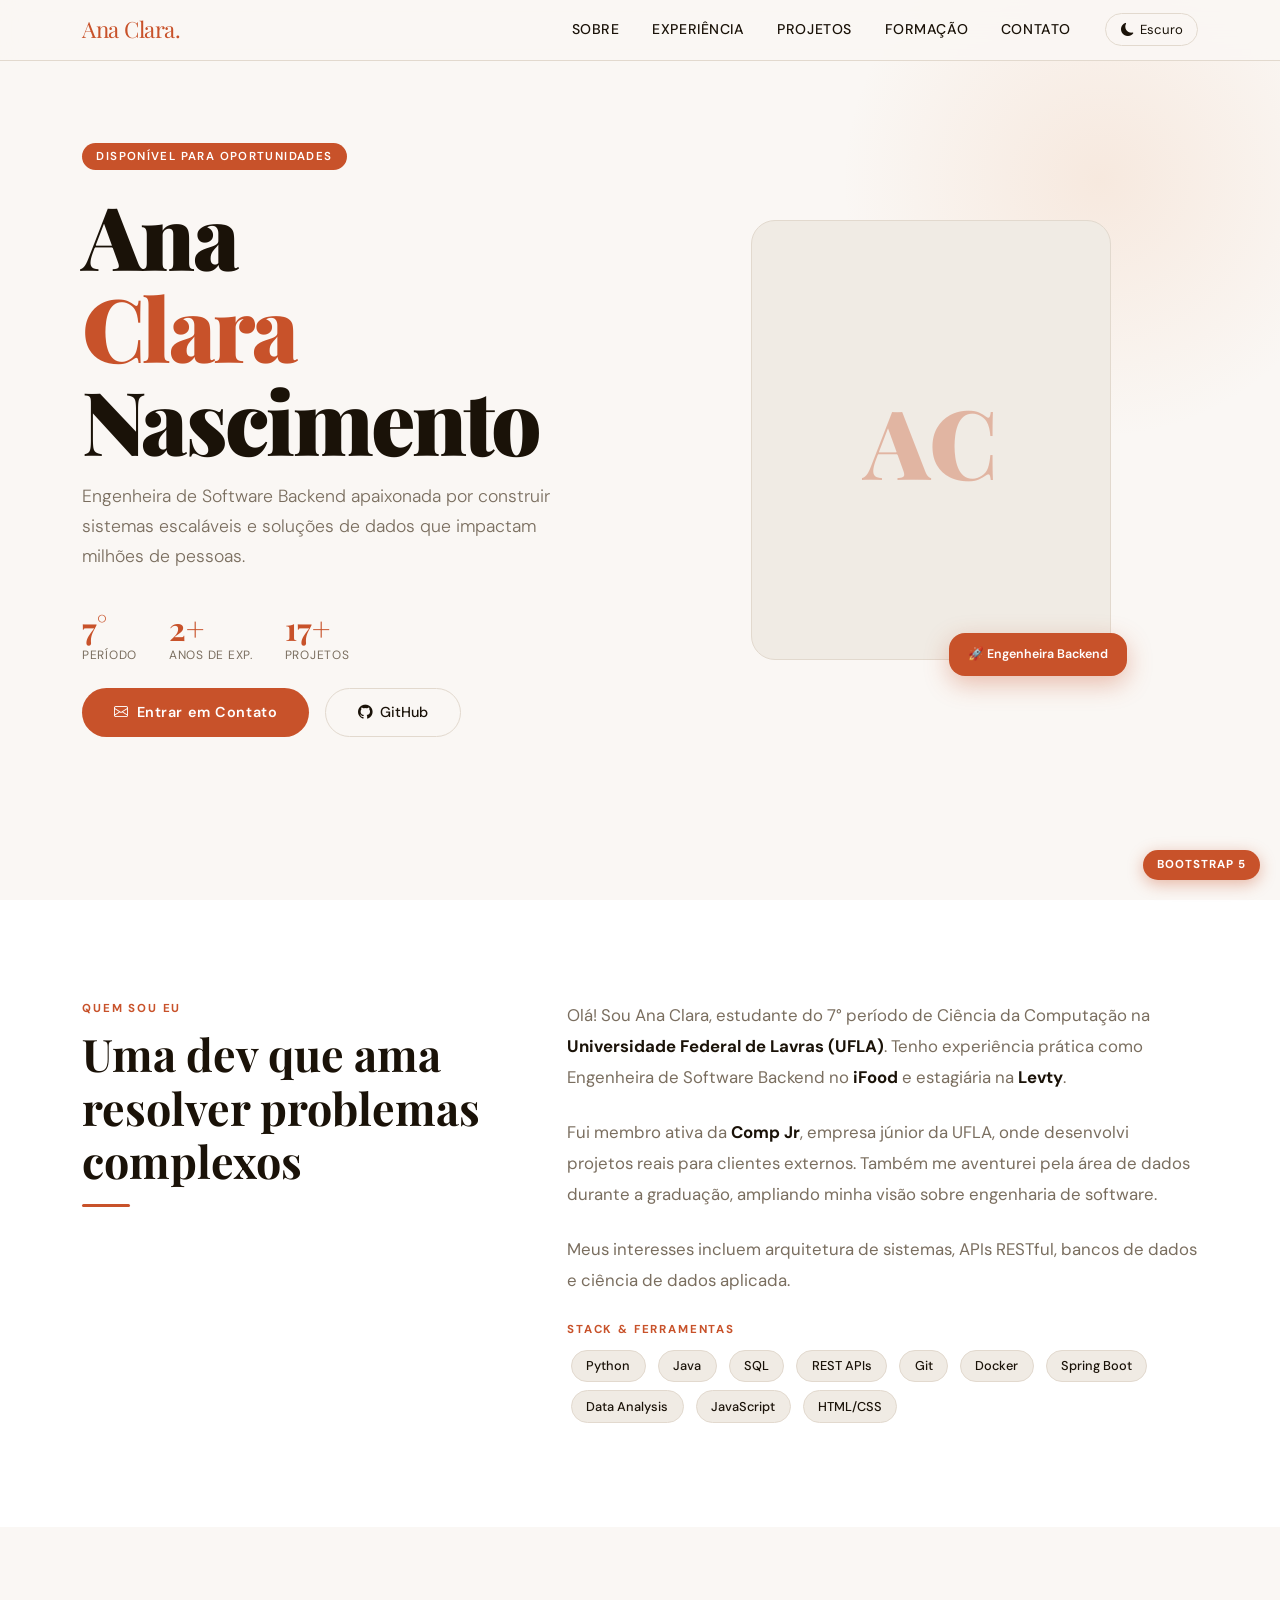
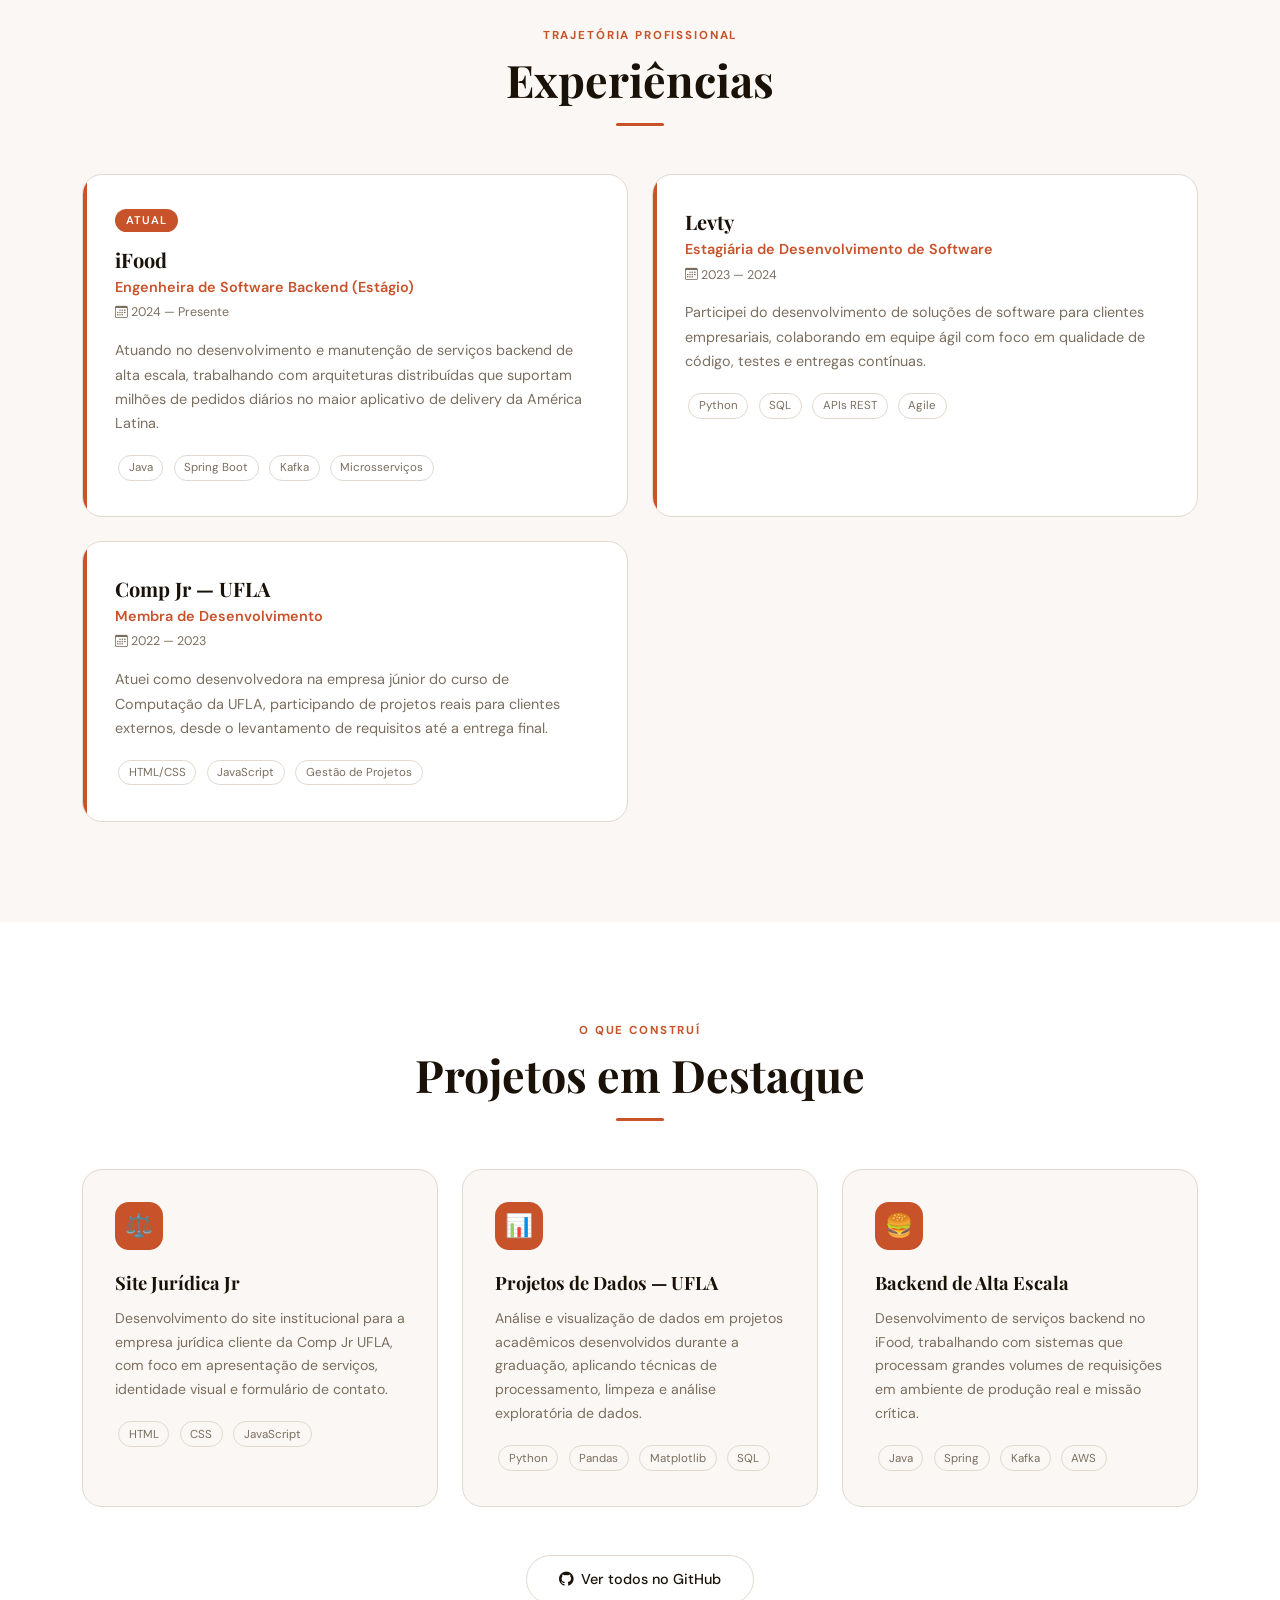
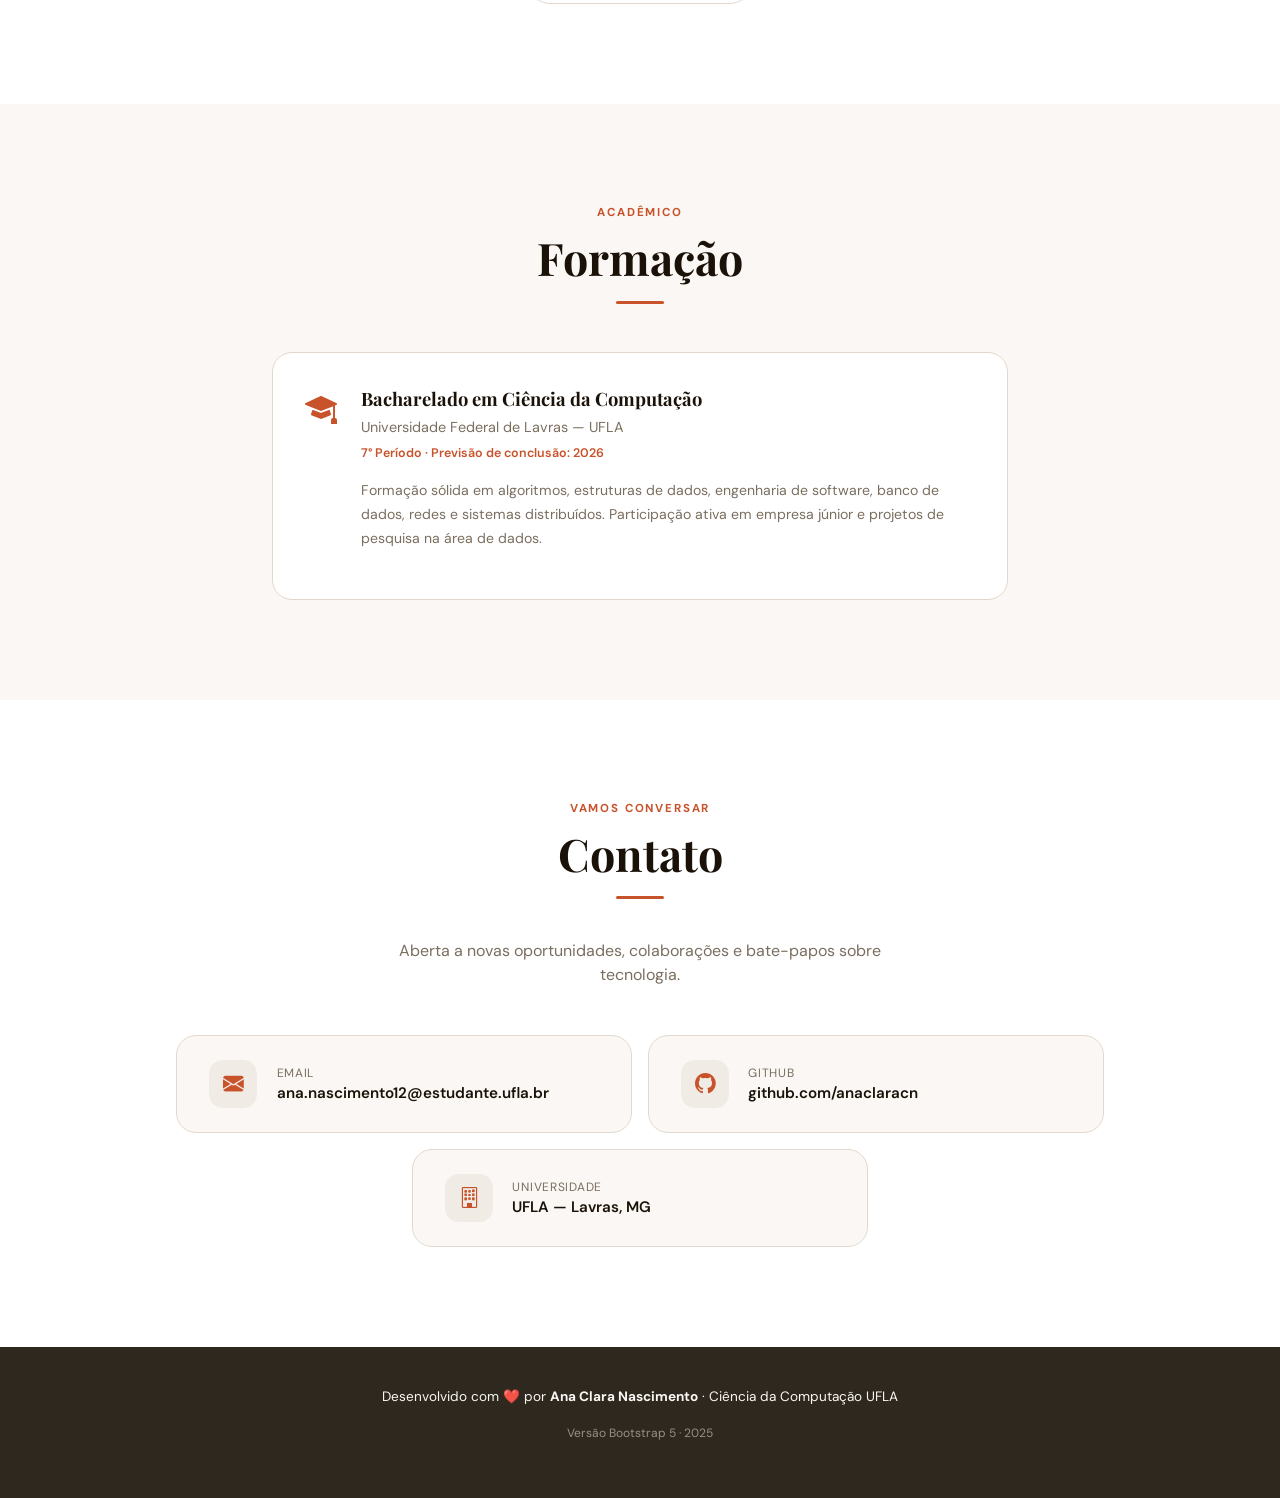
==== bootstrap-version/index.html @ f9c582e4 "portfolios" ====
<!DOCTYPE html>
<html lang="pt-BR" data-theme="light">
<head>
  <meta charset="UTF-8" />
  <meta name="viewport" content="width=device-width, initial-scale=1.0" />
  <title>Ana Clara | Engenheira de Software</title>
  <link href="https://cdn.jsdelivr.net/npm/bootstrap@5.3.3/dist/css/bootstrap.min.css" rel="stylesheet" />
  <link href="https://fonts.googleapis.com/css2?family=Playfair+Display:wght@700;900&family=DM+Sans:wght@300;400;500&display=swap" rel="stylesheet" />
  <link href="https://cdn.jsdelivr.net/npm/bootstrap-icons@1.11.3/font/bootstrap-icons.min.css" rel="stylesheet" />
  <link rel="stylesheet" href="style.css" />
</head>
<body>

<!-- NAVBAR -->
<nav class="navbar navbar-expand-lg fixed-top">
  <div class="container">
    <a class="navbar-brand" href="#">Ana Clara.</a>
    <button class="navbar-toggler border-0" type="button" data-bs-toggle="collapse" data-bs-target="#navMenu">
      <i class="bi bi-list fs-4" style="color:var(--text)"></i>
    </button>
    <div class="collapse navbar-collapse" id="navMenu">
      <ul class="navbar-nav ms-auto align-items-lg-center gap-lg-1">
        <li class="nav-item"><a class="nav-link" href="#sobre">Sobre</a></li>
        <li class="nav-item"><a class="nav-link" href="#experiencia">Experiência</a></li>
        <li class="nav-item"><a class="nav-link" href="#projetos">Projetos</a></li>
        <li class="nav-item"><a class="nav-link" href="#formacao">Formação</a></li>
        <li class="nav-item"><a class="nav-link" href="#contato">Contato</a></li>
        <li class="nav-item ms-lg-3">
          <button class="btn-theme" id="themeToggle">
            <i class="bi bi-moon-fill" id="themeIcon"></i>
            <span id="themeLabel">Escuro</span>
          </button>
        </li>
      </ul>
    </div>
  </div>
</nav>

<!-- HERO -->
<section id="hero">
  <div class="hero-deco"></div>
  <div class="container">
    <div class="row align-items-center g-5">
      <div class="col-lg-6 order-lg-1 order-2">
        <div class="hero-tag">Disponível para oportunidades</div>
        <h1 class="hero-name">Ana<br><span>Clara</span><br>Nascimento</h1>
        <p class="hero-sub">Engenheira de Software Backend apaixonada por construir sistemas escaláveis e soluções de dados que impactam milhões de pessoas.</p>
        <div class="hero-stats">
          <div>
            <div class="stat-num">7°</div>
            <div class="stat-label">Período</div>
          </div>
          <div>
            <div class="stat-num">2+</div>
            <div class="stat-label">Anos de Exp.</div>
          </div>
          <div>
            <div class="stat-num">17+</div>
            <div class="stat-label">Projetos</div>
          </div>
        </div>
        <div class="d-flex flex-wrap gap-3 mt-4">
          <a href="#contato" class="hero-cta"><i class="bi bi-envelope"></i> Entrar em Contato</a>
          <a href="https://github.com/anaclaracn" target="_blank" class="hero-outline-btn"><i class="bi bi-github"></i> GitHub</a>
        </div>
      </div>
      <div class="col-lg-6 order-lg-2 order-1 text-center">
        <div class="hero-photo-wrap d-inline-block">
          <div class="hero-photo-box">
            <span class="hero-initials">AC</span>
          </div>
          <div class="hero-badge">
            <div>🚀 Engenheira Backend</div>
          </div>
        </div>
      </div>
    </div>
  </div>
</section>

<!-- SOBRE -->
<section id="sobre">
  <div class="container">
    <div class="row g-5 align-items-start">
      <div class="col-lg-5 fade-in">
        <p class="section-label">Quem sou eu</p>
        <h2 class="section-title">Uma dev que ama resolver problemas complexos</h2>
        <div class="divider"></div>
      </div>
      <div class="col-lg-7 fade-in">
        <p class="about-text mb-4">Olá! Sou Ana Clara, estudante do 7° período de Ciência da Computação na <strong style="color:var(--text)">Universidade Federal de Lavras (UFLA)</strong>. Tenho experiência prática como Engenheira de Software Backend no <strong style="color:var(--text)">iFood</strong> e estagiária na <strong style="color:var(--text)">Levty</strong>.</p>
        <p class="about-text mb-4">Fui membro ativa da <strong style="color:var(--text)">Comp Jr</strong>, empresa júnior da UFLA, onde desenvolvi projetos reais para clientes externos. Também me aventurei pela área de dados durante a graduação, ampliando minha visão sobre engenharia de software.</p>
        <p class="about-text mb-4">Meus interesses incluem arquitetura de sistemas, APIs RESTful, bancos de dados e ciência de dados aplicada.</p>
        <div class="mt-4">
          <p class="section-label mb-2">Stack & Ferramentas</p>
          <div>
            <span class="skill-chip">Python</span>
            <span class="skill-chip">Java</span>
            <span class="skill-chip">SQL</span>
            <span class="skill-chip">REST APIs</span>
            <span class="skill-chip">Git</span>
            <span class="skill-chip">Docker</span>
            <span class="skill-chip">Spring Boot</span>
            <span class="skill-chip">Data Analysis</span>
            <span class="skill-chip">JavaScript</span>
            <span class="skill-chip">HTML/CSS</span>
          </div>
        </div>
      </div>
    </div>
  </div>
</section>

<!-- EXPERIÊNCIA -->
<section id="experiencia">
  <div class="container">
    <div class="text-center mb-5 fade-in">
      <p class="section-label">Trajetória profissional</p>
      <h2 class="section-title">Experiências</h2>
      <div class="divider mx-auto"></div>
    </div>
    <div class="row g-4">
      <div class="col-md-6 fade-in">
        <div class="exp-card">
          <span class="exp-badge">Atual</span>
          <div class="exp-company">iFood</div>
          <div class="exp-role">Engenheira de Software Backend (Estágio)</div>
          <div class="exp-period"><i class="bi bi-calendar3 me-1"></i>2024 — Presente</div>
          <p class="exp-desc">Atuando no desenvolvimento e manutenção de serviços backend de alta escala, trabalhando com arquiteturas distribuídas que suportam milhões de pedidos diários no maior aplicativo de delivery da América Latina.</p>
          <div class="mt-3">
            <span class="proj-tag">Java</span>
            <span class="proj-tag">Spring Boot</span>
            <span class="proj-tag">Kafka</span>
            <span class="proj-tag">Microsserviços</span>
          </div>
        </div>
      </div>
      <div class="col-md-6 fade-in">
        <div class="exp-card">
          <div class="exp-company">Levty</div>
          <div class="exp-role">Estagiária de Desenvolvimento de Software</div>
          <div class="exp-period"><i class="bi bi-calendar3 me-1"></i>2023 — 2024</div>
          <p class="exp-desc">Participei do desenvolvimento de soluções de software para clientes empresariais, colaborando em equipe ágil com foco em qualidade de código, testes e entregas contínuas.</p>
          <div class="mt-3">
            <span class="proj-tag">Python</span>
            <span class="proj-tag">SQL</span>
            <span class="proj-tag">APIs REST</span>
            <span class="proj-tag">Agile</span>
          </div>
        </div>
      </div>
      <div class="col-md-6 fade-in">
        <div class="exp-card">
          <div class="exp-company">Comp Jr — UFLA</div>
          <div class="exp-role">Membra de Desenvolvimento</div>
          <div class="exp-period"><i class="bi bi-calendar3 me-1"></i>2022 — 2023</div>
          <p class="exp-desc">Atuei como desenvolvedora na empresa júnior do curso de Computação da UFLA, participando de projetos reais para clientes externos, desde o levantamento de requisitos até a entrega final.</p>
          <div class="mt-3">
            <span class="proj-tag">HTML/CSS</span>
            <span class="proj-tag">JavaScript</span>
            <span class="proj-tag">Gestão de Projetos</span>
          </div>
        </div>
      </div>
    </div>
  </div>
</section>

<!-- PROJETOS -->
<section id="projetos">
  <div class="container">
    <div class="text-center mb-5 fade-in">
      <p class="section-label">O que construí</p>
      <h2 class="section-title">Projetos em Destaque</h2>
      <div class="divider mx-auto"></div>
    </div>
    <div class="row g-4">
      <div class="col-md-6 col-lg-4 fade-in">
        <div class="proj-card">
          <div class="proj-icon">⚖️</div>
          <div class="proj-title">Site Jurídica Jr</div>
          <p class="proj-desc">Desenvolvimento do site institucional para a empresa jurídica cliente da Comp Jr UFLA, com foco em apresentação de serviços, identidade visual e formulário de contato.</p>
          <div class="mt-3">
            <span class="proj-tag">HTML</span>
            <span class="proj-tag">CSS</span>
            <span class="proj-tag">JavaScript</span>
          </div>
        </div>
      </div>
      <div class="col-md-6 col-lg-4 fade-in">
        <div class="proj-card">
          <div class="proj-icon">📊</div>
          <div class="proj-title">Projetos de Dados — UFLA</div>
          <p class="proj-desc">Análise e visualização de dados em projetos acadêmicos desenvolvidos durante a graduação, aplicando técnicas de processamento, limpeza e análise exploratória de dados.</p>
          <div class="mt-3">
            <span class="proj-tag">Python</span>
            <span class="proj-tag">Pandas</span>
            <span class="proj-tag">Matplotlib</span>
            <span class="proj-tag">SQL</span>
          </div>
        </div>
      </div>
      <div class="col-md-6 col-lg-4 fade-in">
        <div class="proj-card">
          <div class="proj-icon">🍔</div>
          <div class="proj-title">Backend de Alta Escala</div>
          <p class="proj-desc">Desenvolvimento de serviços backend no iFood, trabalhando com sistemas que processam grandes volumes de requisições em ambiente de produção real e missão crítica.</p>
          <div class="mt-3">
            <span class="proj-tag">Java</span>
            <span class="proj-tag">Spring</span>
            <span class="proj-tag">Kafka</span>
            <span class="proj-tag">AWS</span>
          </div>
        </div>
      </div>
    </div>
    <div class="text-center mt-5 fade-in">
      <a href="https://github.com/anaclaracn" target="_blank" class="hero-outline-btn">
        <i class="bi bi-github"></i> Ver todos no GitHub
      </a>
    </div>
  </div>
</section>

<!-- FORMAÇÃO -->
<section id="formacao">
  <div class="container">
    <div class="text-center mb-5 fade-in">
      <p class="section-label">Acadêmico</p>
      <h2 class="section-title">Formação</h2>
      <div class="divider mx-auto"></div>
    </div>
    <div class="row justify-content-center">
      <div class="col-lg-8 fade-in">
        <div class="edu-card">
          <div class="edu-icon"><i class="bi bi-mortarboard-fill"></i></div>
          <div>
            <div class="edu-degree">Bacharelado em Ciência da Computação</div>
            <div class="edu-inst">Universidade Federal de Lavras — UFLA</div>
            <div class="edu-period">7° Período · Previsão de conclusão: 2026</div>
            <p class="mt-3" style="font-size:0.88rem; color:var(--muted); line-height:1.7">Formação sólida em algoritmos, estruturas de dados, engenharia de software, banco de dados, redes e sistemas distribuídos. Participação ativa em empresa júnior e projetos de pesquisa na área de dados.</p>
          </div>
        </div>
      </div>
    </div>
  </div>
</section>

<!-- CONTATO -->
<section id="contato">
  <div class="container">
    <div class="text-center mb-5 fade-in">
      <p class="section-label">Vamos conversar</p>
      <h2 class="section-title">Contato</h2>
      <div class="divider mx-auto"></div>
      <p style="color:var(--muted); max-width:500px; margin:0 auto">Aberta a novas oportunidades, colaborações e bate-papos sobre tecnologia.</p>
    </div>
    <div class="row g-3 justify-content-center">
      <div class="col-md-6 col-lg-5 fade-in">
        <a href="mailto:ana.nascimento12@estudante.ufla.br" class="contact-card">
          <div class="contact-icon"><i class="bi bi-envelope-fill"></i></div>
          <div>
            <div class="contact-label">Email</div>
            <div class="contact-value">ana.nascimento12@estudante.ufla.br</div>
          </div>
        </a>
      </div>
      <div class="col-md-6 col-lg-5 fade-in">
        <a href="https://github.com/anaclaracn" target="_blank" class="contact-card">
          <div class="contact-icon"><i class="bi bi-github"></i></div>
          <div>
            <div class="contact-label">GitHub</div>
            <div class="contact-value">github.com/anaclaracn</div>
          </div>
        </a>
      </div>
      <div class="col-md-6 col-lg-5 fade-in">
        <a href="https://ufla.br" target="_blank" class="contact-card">
          <div class="contact-icon"><i class="bi bi-building"></i></div>
          <div>
            <div class="contact-label">Universidade</div>
            <div class="contact-value">UFLA — Lavras, MG</div>
          </div>
        </a>
      </div>
    </div>
  </div>
</section>

<!-- FOOTER -->
<footer>
  <p>Desenvolvido com ❤️ por <strong>Ana Clara Nascimento</strong> · Ciência da Computação UFLA</p>
  <p class="mt-1" style="opacity:0.5; font-size:0.75rem">Versão Bootstrap 5 · 2025</p>
</footer>

<div class="fw-badge">Bootstrap 5</div>

<script src="https://cdn.jsdelivr.net/npm/bootstrap@5.3.3/dist/js/bootstrap.bundle.min.js"></script>
<script src="script.js"></script>
</body>
</html>
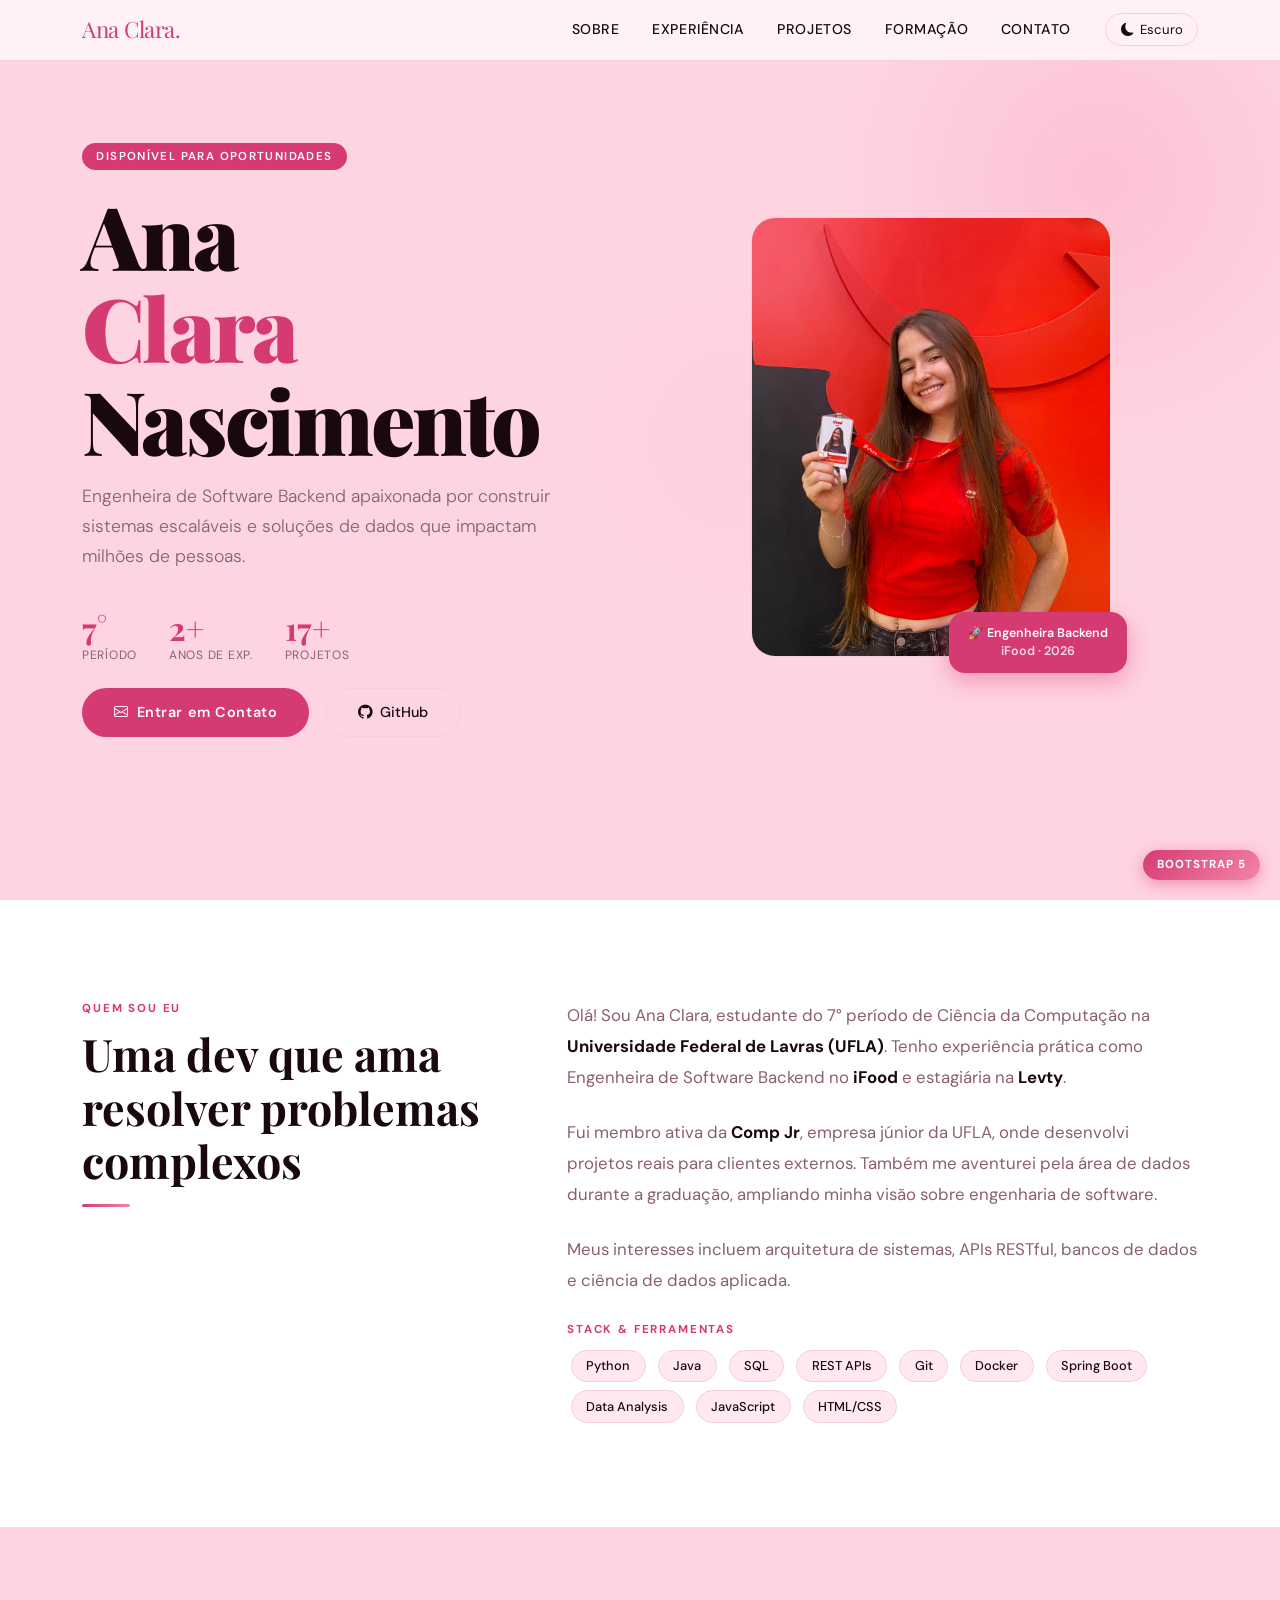
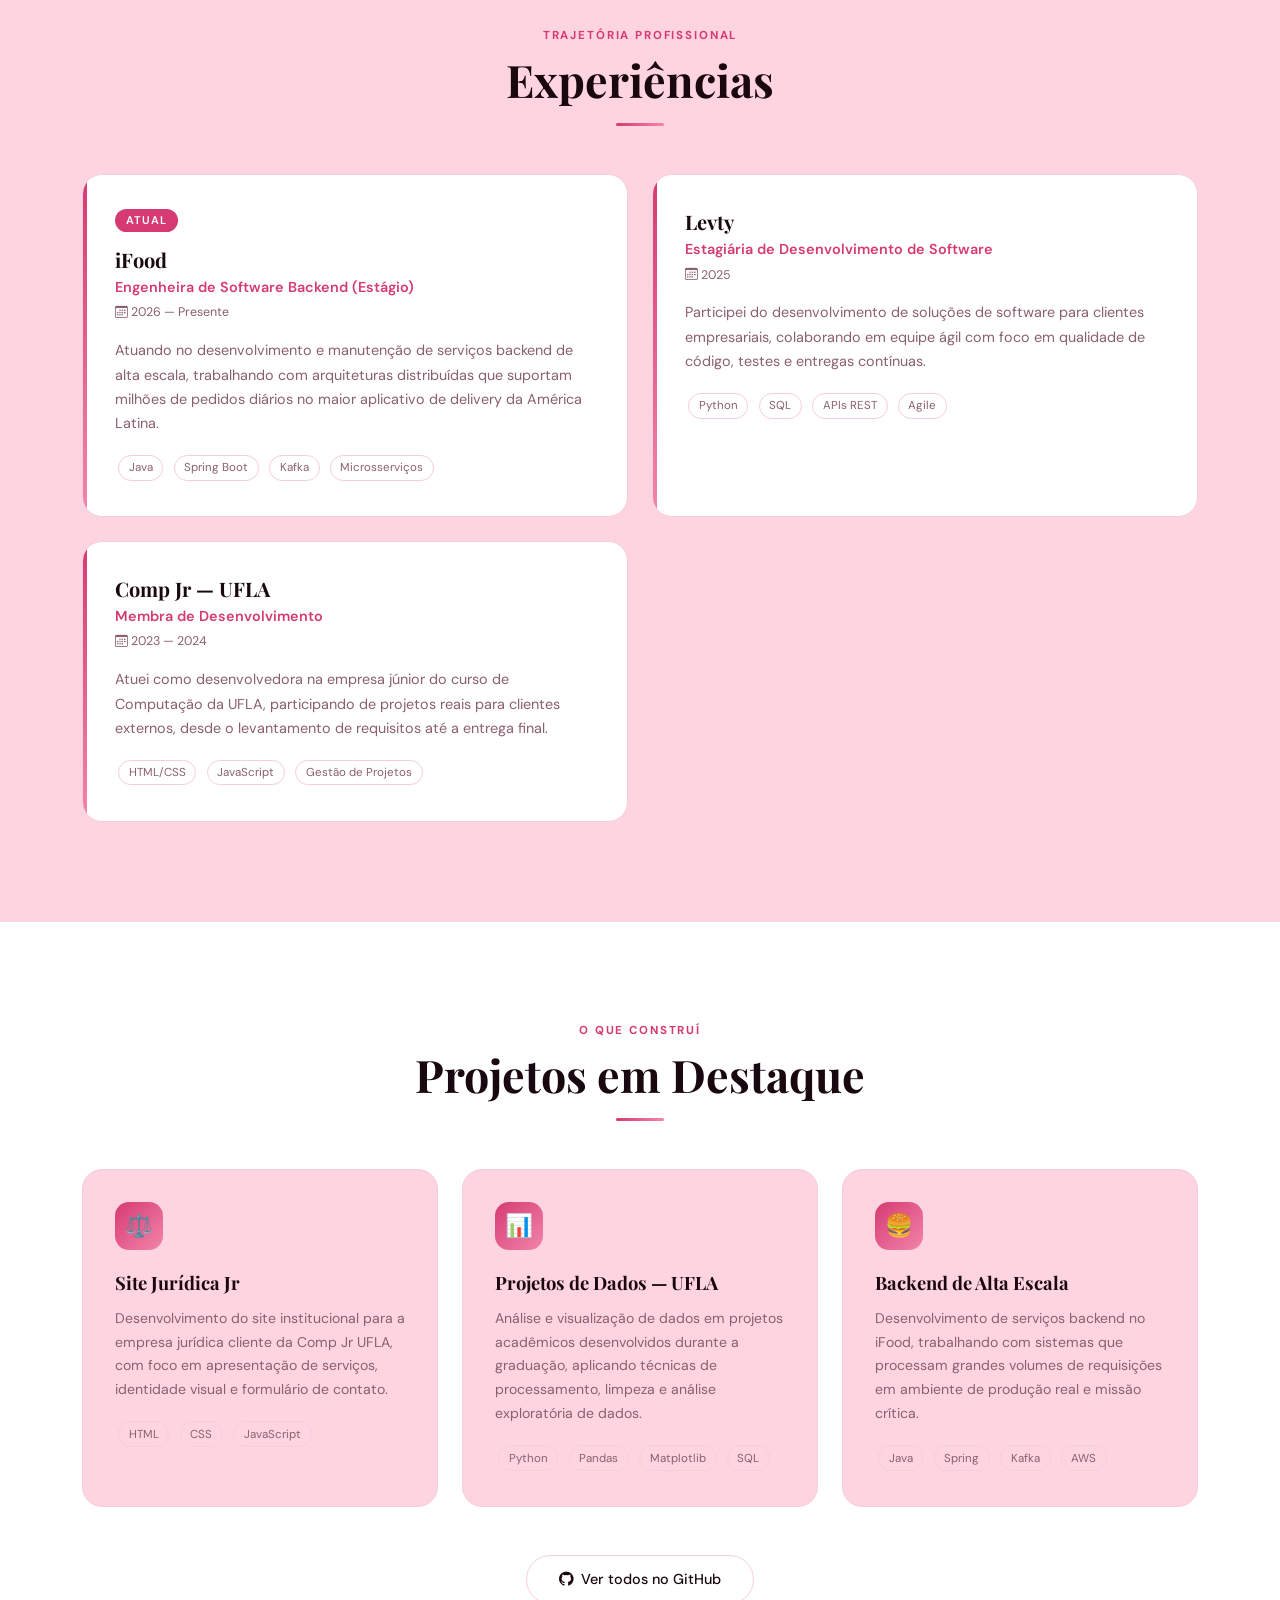
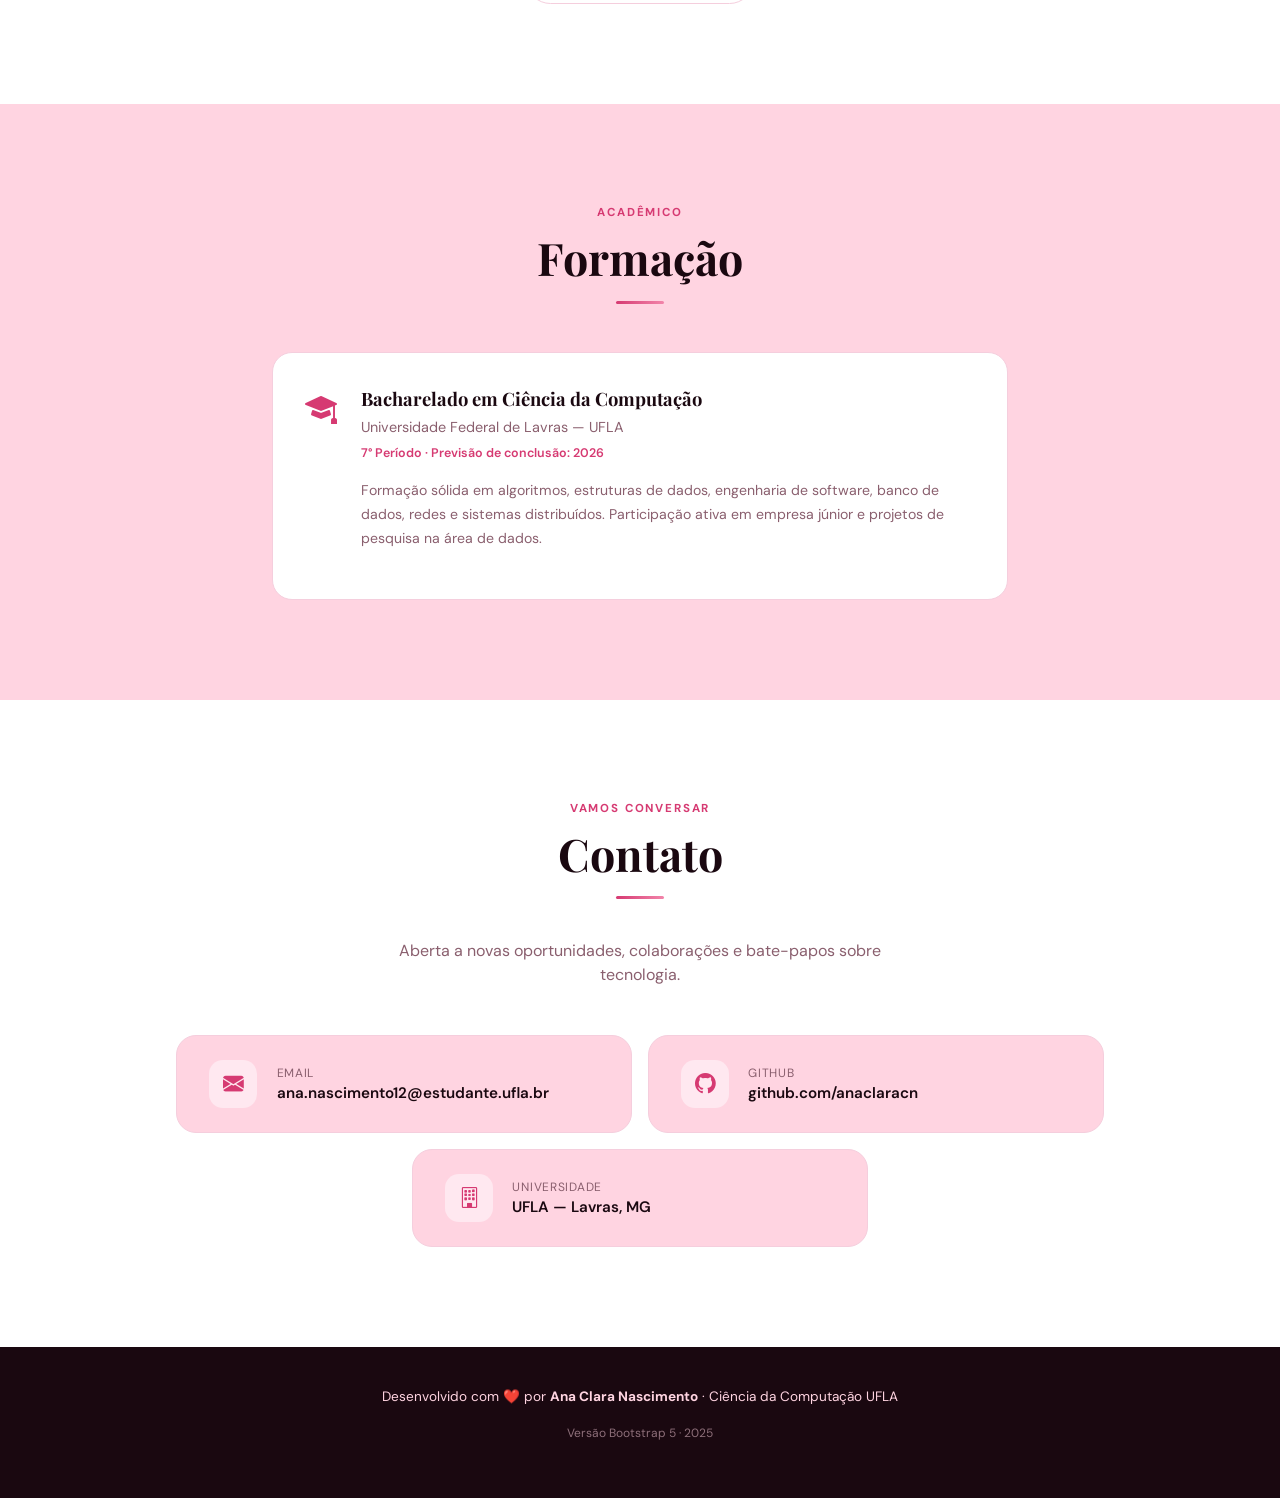
==== commit e4f9771f: "feat: add Readme e melhorias nos portfolios" ====
--- a/bootstrap-version/index.html
+++ b/bootstrap-version/index.html
@@ -67,10 +67,11 @@
       <div class="col-lg-6 order-lg-2 order-1 text-center">
         <div class="hero-photo-wrap d-inline-block">
           <div class="hero-photo-box">
-            <span class="hero-initials">AC</span>
+            <img src="../image/foto-perfil.jpeg" alt="Foto de Perfil" class="hero-profile-img">
           </div>
           <div class="hero-badge">
             <div>🚀 Engenheira Backend</div>
+            <div style="opacity:0.8">iFood · 2026</div>
           </div>
         </div>
       </div>
@@ -125,7 +126,7 @@
           <span class="exp-badge">Atual</span>
           <div class="exp-company">iFood</div>
           <div class="exp-role">Engenheira de Software Backend (Estágio)</div>
-          <div class="exp-period"><i class="bi bi-calendar3 me-1"></i>2024 — Presente</div>
+          <div class="exp-period"><i class="bi bi-calendar3 me-1"></i>2026 — Presente</div>
           <p class="exp-desc">Atuando no desenvolvimento e manutenção de serviços backend de alta escala, trabalhando com arquiteturas distribuídas que suportam milhões de pedidos diários no maior aplicativo de delivery da América Latina.</p>
           <div class="mt-3">
             <span class="proj-tag">Java</span>
@@ -139,7 +140,7 @@
         <div class="exp-card">
           <div class="exp-company">Levty</div>
           <div class="exp-role">Estagiária de Desenvolvimento de Software</div>
-          <div class="exp-period"><i class="bi bi-calendar3 me-1"></i>2023 — 2024</div>
+          <div class="exp-period"><i class="bi bi-calendar3 me-1"></i>2025</div>
           <p class="exp-desc">Participei do desenvolvimento de soluções de software para clientes empresariais, colaborando em equipe ágil com foco em qualidade de código, testes e entregas contínuas.</p>
           <div class="mt-3">
             <span class="proj-tag">Python</span>
@@ -153,7 +154,7 @@
         <div class="exp-card">
           <div class="exp-company">Comp Jr — UFLA</div>
           <div class="exp-role">Membra de Desenvolvimento</div>
-          <div class="exp-period"><i class="bi bi-calendar3 me-1"></i>2022 — 2023</div>
+          <div class="exp-period"><i class="bi bi-calendar3 me-1"></i>2023 — 2024</div>
           <p class="exp-desc">Atuei como desenvolvedora na empresa júnior do curso de Computação da UFLA, participando de projetos reais para clientes externos, desde o levantamento de requisitos até a entrega final.</p>
           <div class="mt-3">
             <span class="proj-tag">HTML/CSS</span>
--- a/bootstrap-version/style.css
+++ b/bootstrap-version/style.css
@@ -0,0 +1,613 @@
+/* ── CSS VARIABLES (Temas) ── */
+:root {
+  --bg: #ffd4e1;
+  --surface: #ffffff;
+  --surface2: #ffe8f0;
+  --text: #1a0810;
+  --muted: #8a5f6e;
+  --accent: #d63a72;
+  --accent2: #f285aa;
+  --border: #f5cedd;
+  --nav-bg: rgba(255, 245, 248, 0.92);
+}
+
+[data-theme="dark"] {
+  --bg: #130008;
+  --surface: #200010;
+  --surface2: #2e0018;
+  --text: #ffeef4;
+  --muted: #c48fa0;
+  --accent: #f0558a;
+  --accent2: #f799bb;
+  --border: #4a0025;
+  --nav-bg: rgba(19, 0, 8, 0.96);
+}
+
+/* ── RESET & BASE ── */
+* {
+  box-sizing: border-box;
+  margin: 0;
+  padding: 0;
+}
+
+body {
+  font-family: 'DM Sans', sans-serif;
+  background-color: var(--bg);
+  color: var(--text);
+  transition: background-color 0.4s, color 0.4s;
+  overflow-x: hidden;
+}
+
+/* ── NAVBAR ── */
+.navbar {
+  background: var(--nav-bg) !important;
+  backdrop-filter: blur(12px);
+  border-bottom: 1px solid var(--border);
+  transition: background 0.4s;
+}
+
+.navbar-brand {
+  font-family: 'Playfair Display', serif;
+  font-size: 1.4rem;
+  color: var(--accent) !important;
+  letter-spacing: -0.02em;
+}
+
+.nav-link {
+  color: var(--text) !important;
+  font-weight: 500;
+  font-size: 0.88rem;
+  letter-spacing: 0.04em;
+  text-transform: uppercase;
+  padding: 0.4rem 0.9rem !important;
+  transition: color 0.2s;
+}
+
+.nav-link:hover {
+  color: var(--accent) !important;
+}
+
+.btn-theme {
+  background: none;
+  border: 1.5px solid var(--border);
+  color: var(--text);
+  border-radius: 50px;
+  padding: 0.35rem 0.9rem;
+  font-size: 0.82rem;
+  cursor: pointer;
+  display: flex;
+  align-items: center;
+  gap: 6px;
+  transition: all 0.3s;
+  font-family: 'DM Sans', sans-serif;
+}
+
+.btn-theme:hover {
+  border-color: var(--accent);
+  color: var(--accent);
+}
+
+/* ── HERO ── */
+#hero {
+  min-height: 100vh;
+  display: flex;
+  align-items: center;
+  background: var(--bg);
+  position: relative;
+  overflow: hidden;
+  padding-top: 80px;
+}
+
+.hero-deco {
+  position: absolute;
+  top: -80px;
+  right: -80px;
+  width: 520px;
+  height: 520px;
+  border-radius: 50%;
+  background: radial-gradient(circle, var(--accent2) 0%, transparent 70%);
+  opacity: 0.22;
+  pointer-events: none;
+}
+
+/* segundo blob decorativo */
+.hero-deco::after {
+  content: '';
+  position: absolute;
+  bottom: -200px;
+  left: -300px;
+  width: 400px;
+  height: 400px;
+  border-radius: 50%;
+  background: radial-gradient(circle, var(--accent) 0%, transparent 65%);
+  opacity: 0.1;
+}
+
+.hero-tag {
+  display: inline-block;
+  background: var(--accent);
+  color: #fff;
+  font-size: 0.72rem;
+  font-weight: 600;
+  letter-spacing: 0.12em;
+  text-transform: uppercase;
+  padding: 0.3rem 0.9rem;
+  border-radius: 50px;
+  margin-bottom: 1.2rem;
+}
+
+.hero-name {
+  font-family: 'Playfair Display', serif;
+  font-size: clamp(3rem, 8vw, 5.5rem);
+  font-weight: 900;
+  line-height: 1.05;
+  letter-spacing: -0.03em;
+  color: var(--text);
+}
+
+.hero-name span {
+  color: var(--accent);
+}
+
+.hero-sub {
+  font-size: 1.1rem;
+  color: var(--muted);
+  font-weight: 300;
+  max-width: 480px;
+  line-height: 1.7;
+  margin-top: 1rem;
+}
+
+.hero-cta {
+  background: var(--accent);
+  color: #fff;
+  border: none;
+  padding: 0.8rem 2rem;
+  border-radius: 50px;
+  font-weight: 600;
+  font-size: 0.9rem;
+  letter-spacing: 0.04em;
+  text-decoration: none;
+  transition: all 0.3s;
+  display: inline-flex;
+  align-items: center;
+  gap: 8px;
+}
+
+.hero-cta:hover {
+  background: var(--text);
+  color: var(--bg);
+  transform: translateY(-2px);
+  box-shadow: 0 8px 28px rgba(214, 58, 114, 0.4);
+}
+
+.hero-outline-btn {
+  background: none;
+  border: 1.5px solid var(--border);
+  color: var(--text);
+  padding: 0.8rem 2rem;
+  border-radius: 50px;
+  font-weight: 500;
+  font-size: 0.9rem;
+  text-decoration: none;
+  transition: all 0.3s;
+  display: inline-flex;
+  align-items: center;
+  gap: 8px;
+}
+
+.hero-outline-btn:hover {
+  border-color: var(--accent);
+  color: var(--accent);
+}
+
+.hero-photo-wrap {
+  position: relative;
+}
+
+.hero-photo-box {
+  width: 360px;
+  height: 440px;
+  border-radius: 24px;
+  background: var(--surface2);
+  border: 1px solid var(--border);
+  display: flex;
+  align-items: center;
+  justify-content: center;
+  overflow: hidden;
+  position: relative;
+  margin: auto;
+}
+
+.hero-profile-img {
+  width: 100%;
+  height: 100%;
+  object-fit: cover; 
+  object-position: center; 
+  display: block;
+}
+
+.hero-initials {
+  font-family: 'Playfair Display', serif;
+  font-size: 6rem;
+  font-weight: 900;
+  color: var(--accent);
+  opacity: 0.3;
+  user-select: none;
+}
+
+.hero-badge {
+  position: absolute;
+  bottom: -16px;
+  right: -16px;
+  background: var(--accent);
+  color: #fff;
+  border-radius: 16px;
+  padding: 0.8rem 1.2rem;
+  font-size: 0.78rem;
+  font-weight: 600;
+  line-height: 1.4;
+  box-shadow: 0 8px 24px rgba(214, 58, 114, 0.4);
+}
+
+.hero-stats {
+  display: flex;
+  gap: 2rem;
+  margin-top: 2.5rem;
+}
+
+.stat-num {
+  font-family: 'Playfair Display', serif;
+  font-size: 2rem;
+  font-weight: 700;
+  color: var(--accent);
+  line-height: 1;
+}
+
+.stat-label {
+  font-size: 0.75rem;
+  color: var(--muted);
+  text-transform: uppercase;
+  letter-spacing: 0.06em;
+  margin-top: 2px;
+}
+
+/* ── SECTIONS ── */
+section {
+  padding: 100px 0;
+}
+
+#sobre {
+  background: var(--surface);
+}
+
+#experiencia {
+  background: var(--bg);
+}
+
+#projetos {
+  background: var(--surface);
+}
+
+#formacao {
+  background: var(--bg);
+}
+
+#contato {
+  background: var(--surface);
+}
+
+.section-label {
+  font-size: 0.72rem;
+  font-weight: 700;
+  letter-spacing: 0.16em;
+  text-transform: uppercase;
+  color: var(--accent);
+  margin-bottom: 0.6rem;
+}
+
+.section-title {
+  font-family: 'Playfair Display', serif;
+  font-size: clamp(2rem, 4vw, 2.8rem);
+  font-weight: 700;
+  color: var(--text);
+  line-height: 1.2;
+}
+
+.divider {
+  width: 48px;
+  height: 3px;
+  background: linear-gradient(90deg, var(--accent), var(--accent2));
+  border-radius: 4px;
+  margin-top: 1rem;
+  margin-bottom: 2.5rem;
+}
+
+/* ── ABOUT ── */
+.about-text {
+  font-size: 1.05rem;
+  color: var(--muted);
+  line-height: 1.85;
+}
+
+.skill-chip {
+  display: inline-block;
+  background: var(--surface2);
+  border: 1px solid var(--border);
+  color: var(--text);
+  border-radius: 50px;
+  font-size: 0.8rem;
+  font-weight: 500;
+  padding: 0.35rem 0.9rem;
+  margin: 0.25rem;
+  transition: all 0.2s;
+}
+
+.skill-chip:hover {
+  background: var(--accent);
+  color: #fff;
+  border-color: var(--accent);
+}
+
+/* ── EXPERIENCE CARDS ── */
+.exp-card {
+  background: var(--surface);
+  border: 1px solid var(--border);
+  border-radius: 20px;
+  padding: 2rem;
+  height: 100%;
+  transition: transform 0.3s, box-shadow 0.3s;
+  position: relative;
+  overflow: hidden;
+}
+
+.exp-card::before {
+  content: '';
+  position: absolute;
+  top: 0;
+  left: 0;
+  width: 4px;
+  height: 100%;
+  background: linear-gradient(180deg, var(--accent), var(--accent2));
+  border-radius: 4px 0 0 4px;
+}
+
+.exp-card:hover {
+  transform: translateY(-4px);
+  box-shadow: 0 16px 40px rgba(214, 58, 114, 0.12);
+}
+
+.exp-company {
+  font-family: 'Playfair Display', serif;
+  font-size: 1.25rem;
+  font-weight: 700;
+  color: var(--text);
+}
+
+.exp-role {
+  color: var(--accent);
+  font-weight: 600;
+  font-size: 0.9rem;
+  margin-top: 2px;
+}
+
+.exp-period {
+  font-size: 0.78rem;
+  color: var(--muted);
+  margin-top: 0.3rem;
+}
+
+.exp-desc {
+  font-size: 0.9rem;
+  color: var(--muted);
+  line-height: 1.7;
+  margin-top: 1rem;
+}
+
+.exp-badge {
+  display: inline-block;
+  background: var(--accent);
+  color: #fff;
+  font-size: 0.7rem;
+  font-weight: 600;
+  letter-spacing: 0.08em;
+  text-transform: uppercase;
+  padding: 0.2rem 0.7rem;
+  border-radius: 50px;
+  margin-bottom: 0.8rem;
+}
+
+/* ── PROJECT CARDS ── */
+.proj-card {
+  background: var(--bg);
+  border: 1px solid var(--border);
+  border-radius: 20px;
+  padding: 2rem;
+  height: 100%;
+  transition: all 0.3s;
+}
+
+.proj-card:hover {
+  transform: translateY(-4px);
+  box-shadow: 0 16px 40px rgba(214, 58, 114, 0.12);
+  border-color: var(--accent);
+}
+
+.proj-icon {
+  width: 48px;
+  height: 48px;
+  background: linear-gradient(135deg, var(--accent), var(--accent2));
+  border-radius: 14px;
+  display: flex;
+  align-items: center;
+  justify-content: center;
+  font-size: 1.4rem;
+  color: #fff;
+  margin-bottom: 1.2rem;
+}
+
+.proj-title {
+  font-family: 'Playfair Display', serif;
+  font-size: 1.15rem;
+  font-weight: 700;
+  color: var(--text);
+}
+
+.proj-desc {
+  font-size: 0.88rem;
+  color: var(--muted);
+  margin-top: 0.6rem;
+  line-height: 1.7;
+}
+
+.proj-tag {
+  display: inline-block;
+  border: 1px solid var(--border);
+  color: var(--muted);
+  font-size: 0.72rem;
+  border-radius: 50px;
+  padding: 0.2rem 0.6rem;
+  margin: 0.2rem;
+}
+
+/* ── EDUCATION ── */
+.edu-card {
+  background: var(--surface);
+  border: 1px solid var(--border);
+  border-radius: 20px;
+  padding: 2rem;
+  display: flex;
+  gap: 1.5rem;
+  align-items: flex-start;
+}
+
+.edu-icon {
+  font-size: 2rem;
+  color: var(--accent);
+  flex-shrink: 0;
+}
+
+.edu-degree {
+  font-family: 'Playfair Display', serif;
+  font-size: 1.15rem;
+  font-weight: 700;
+  color: var(--text);
+}
+
+.edu-inst {
+  font-size: 0.9rem;
+  color: var(--muted);
+  margin-top: 4px;
+}
+
+.edu-period {
+  font-size: 0.78rem;
+  color: var(--accent);
+  font-weight: 600;
+  margin-top: 6px;
+}
+
+/* ── CONTACT ── */
+.contact-card {
+  background: var(--bg);
+  border: 1px solid var(--border);
+  border-radius: 20px;
+  padding: 1.5rem 2rem;
+  display: flex;
+  align-items: center;
+  gap: 1.2rem;
+  text-decoration: none;
+  color: var(--text);
+  transition: all 0.3s;
+}
+
+.contact-card:hover {
+  border-color: var(--accent);
+  color: var(--accent);
+  transform: translateX(6px);
+  box-shadow: 0 8px 30px rgba(214, 58, 114, 0.12);
+}
+
+.contact-icon {
+  width: 48px;
+  height: 48px;
+  background: var(--surface2);
+  border-radius: 14px;
+  display: flex;
+  align-items: center;
+  justify-content: center;
+  font-size: 1.3rem;
+  color: var(--accent);
+  flex-shrink: 0;
+}
+
+.contact-label {
+  font-size: 0.75rem;
+  color: var(--muted);
+  text-transform: uppercase;
+  letter-spacing: 0.06em;
+}
+
+.contact-value {
+  font-size: 0.95rem;
+  font-weight: 600;
+}
+
+/* ── FOOTER ── */
+footer {
+  background: var(--text);
+  color: var(--bg);
+  text-align: center;
+  padding: 2.5rem 1rem;
+  font-size: 0.85rem;
+}
+
+/* ── SCROLL ANIMATION ── */
+.fade-in {
+  opacity: 0;
+  transform: translateY(30px);
+  transition: opacity 0.7s ease, transform 0.7s ease;
+}
+
+.fade-in.visible {
+  opacity: 1;
+  transform: translateY(0);
+}
+
+/* ── FRAMEWORK BADGE ── */
+.fw-badge {
+  position: fixed;
+  bottom: 20px;
+  right: 20px;
+  background: linear-gradient(135deg, var(--accent), var(--accent2));
+  color: #fff;
+  font-size: 0.72rem;
+  font-weight: 700;
+  letter-spacing: 0.08em;
+  text-transform: uppercase;
+  padding: 0.4rem 0.9rem;
+  border-radius: 50px;
+  z-index: 999;
+  box-shadow: 0 4px 16px rgba(214, 58, 114, 0.45);
+}
+
+/* ── RESPONSIVE ── */
+@media (max-width: 768px) {
+  .hero-photo-box {
+    width: 260px;
+    height: 320px;
+  }
+
+  .hero-badge {
+    bottom: -10px;
+    right: -10px;
+  }
+
+  .hero-stats {
+    gap: 1.5rem;
+  }
+
+  .edu-card {
+    flex-direction: column;
+  }
+}
